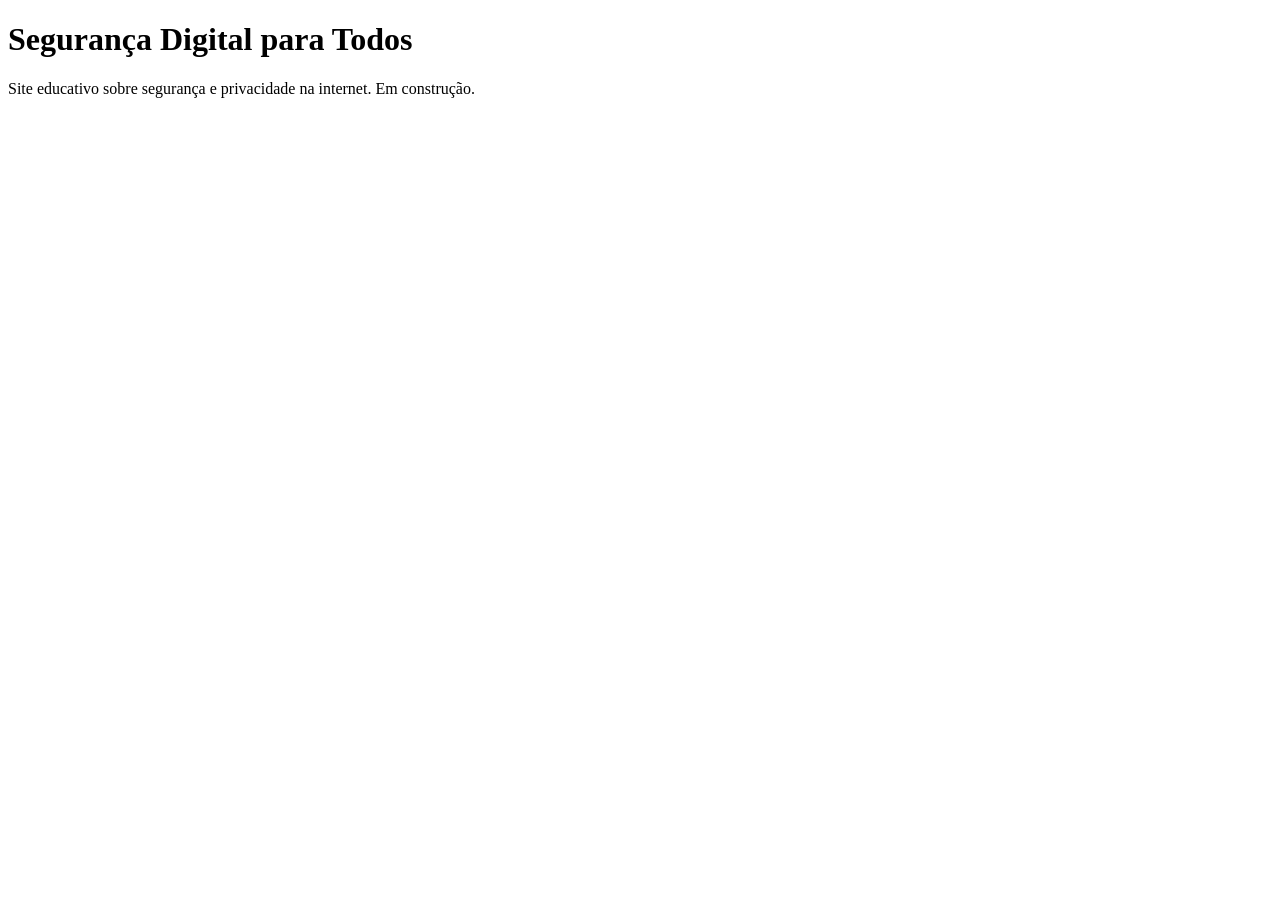
==== index.html @ 2c45b2f6 "Esqueleto inicial do projeto" ====
<!DOCTYPE html>
<html lang="pt-BR">
<head>
  <meta charset="UTF-8">
  <meta name="viewport" content="width=device-width, initial-scale=1">
  <title>Segurança Digital para Todos</title>
</head>
<body>
  <main>
    <h1>Segurança Digital para Todos</h1>
    <p>Site educativo sobre segurança e privacidade na internet. Em construção.</p>
  </main>
</body>
</html>
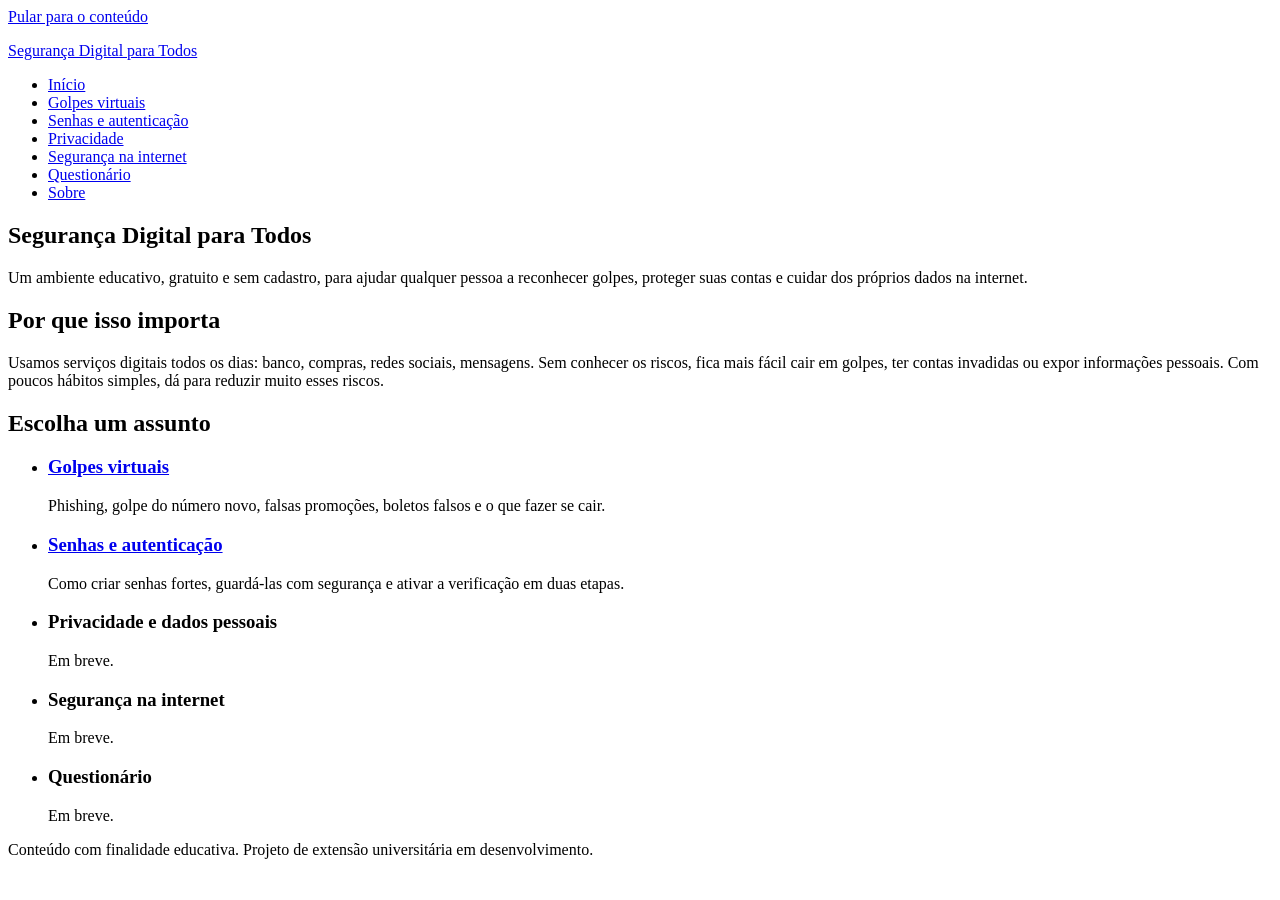
==== commit 0e8a4f59: "Adiciona menu e cartões à página inicial" ====
--- a/index.html
+++ b/index.html
@@ -3,12 +3,68 @@
 <head>
   <meta charset="UTF-8">
   <meta name="viewport" content="width=device-width, initial-scale=1">
+  <meta name="description" content="Site educativo gratuito sobre segurança e privacidade na internet: golpes, senhas, dados pessoais e navegação segura.">
   <title>Segurança Digital para Todos</title>
+  <link rel="stylesheet" href="css/style.css">
 </head>
 <body>
-  <main>
-    <h1>Segurança Digital para Todos</h1>
-    <p>Site educativo sobre segurança e privacidade na internet. Em construção.</p>
+  <a class="skip-link" href="#conteudo">Pular para o conteúdo</a>
+
+  <header class="site-header">
+    <p class="site-title"><a href="index.html">Segurança Digital para Todos</a></p>
+    <nav aria-label="Navegação principal">
+      <ul>
+        <li><a href="index.html" aria-current="page">Início</a></li>
+        <li><a href="pages/golpes.html">Golpes virtuais</a></li>
+        <li><a href="pages/senhas.html">Senhas e autenticação</a></li>
+        <li><a href="pages/privacidade.html">Privacidade</a></li>
+        <li><a href="pages/seguranca.html">Segurança na internet</a></li>
+        <li><a href="pages/questionario.html">Questionário</a></li>
+        <li><a href="pages/sobre.html">Sobre</a></li>
+      </ul>
+    </nav>
+  </header>
+
+  <main id="conteudo">
+    <section aria-labelledby="titulo-principal">
+      <h1 id="titulo-principal">Segurança Digital para Todos</h1>
+      <p>Um ambiente educativo, gratuito e sem cadastro, para ajudar qualquer pessoa a reconhecer golpes, proteger suas contas e cuidar dos próprios dados na internet.</p>
+    </section>
+
+    <section aria-labelledby="importancia">
+      <h2 id="importancia">Por que isso importa</h2>
+      <p>Usamos serviços digitais todos os dias: banco, compras, redes sociais, mensagens. Sem conhecer os riscos, fica mais fácil cair em golpes, ter contas invadidas ou expor informações pessoais. Com poucos hábitos simples, dá para reduzir muito esses riscos.</p>
+    </section>
+
+    <section aria-labelledby="conteudos">
+      <h2 id="conteudos">Escolha um assunto</h2>
+      <ul class="cards">
+        <li>
+          <h3><a href="pages/golpes.html">Golpes virtuais</a></h3>
+          <p>Phishing, golpe do número novo, falsas promoções, boletos falsos e o que fazer se cair.</p>
+        </li>
+        <li>
+          <h3><a href="pages/senhas.html">Senhas e autenticação</a></h3>
+          <p>Como criar senhas fortes, guardá-las com segurança e ativar a verificação em duas etapas.</p>
+        </li>
+        <li>
+          <h3>Privacidade e dados pessoais</h3>
+          <p>Em breve.</p>
+        </li>
+        <li>
+          <h3>Segurança na internet</h3>
+          <p>Em breve.</p>
+        </li>
+        <li>
+          <h3>Questionário</h3>
+          <p>Em breve.</p>
+        </li>
+      </ul>
+    </section>
   </main>
+
+  <footer class="site-footer">
+    <p>Conteúdo com finalidade educativa. Projeto de extensão universitária em desenvolvimento.</p>
+  </footer>
 </body>
 </html>
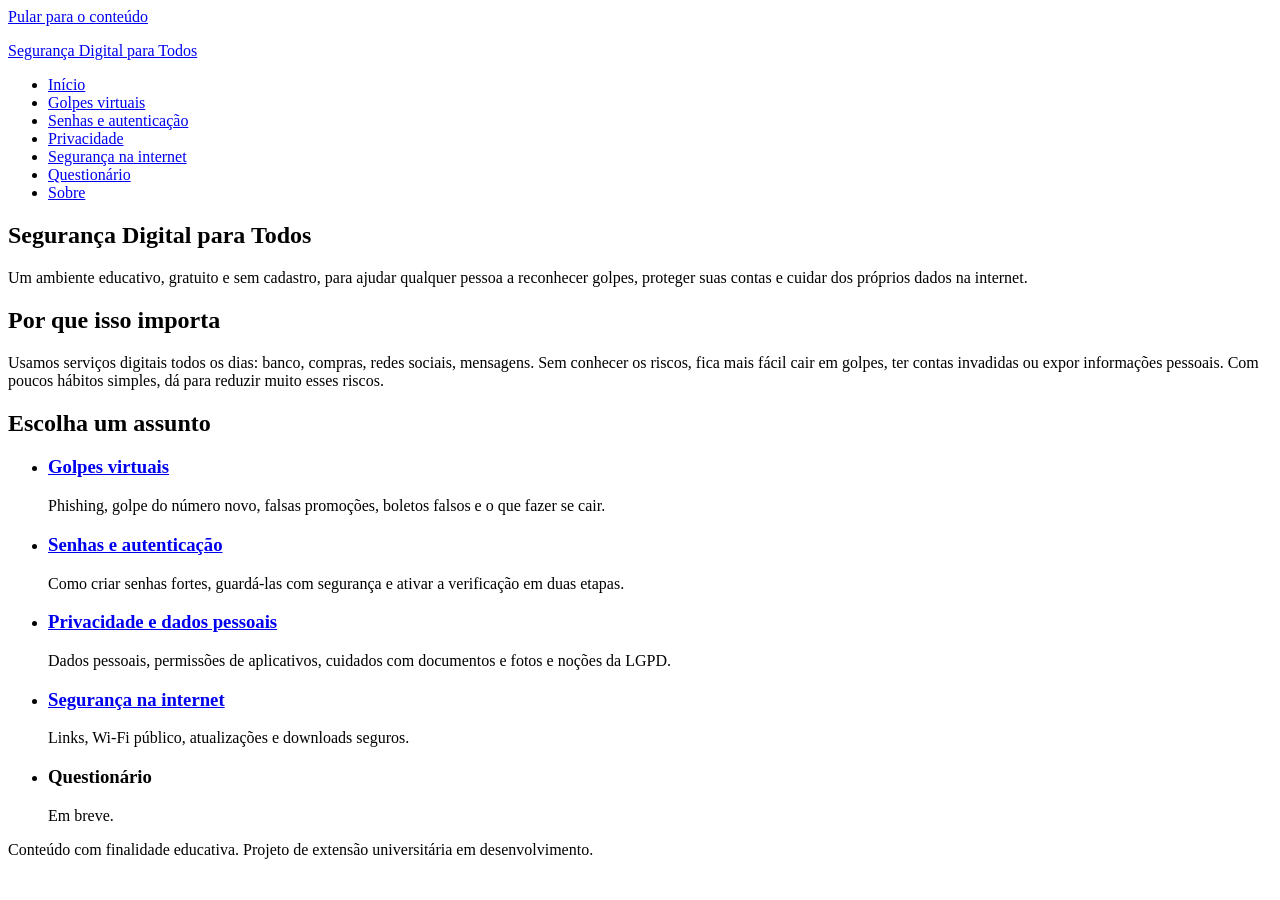
==== commit 591aaf26: "Adiciona páginas de privacidade e segurança na internet" ====
--- a/index.html
+++ b/index.html
@@ -48,12 +48,12 @@
           <p>Como criar senhas fortes, guardá-las com segurança e ativar a verificação em duas etapas.</p>
         </li>
         <li>
-          <h3>Privacidade e dados pessoais</h3>
-          <p>Em breve.</p>
+          <h3><a href="pages/privacidade.html">Privacidade e dados pessoais</a></h3>
+          <p>Dados pessoais, permissões de aplicativos, cuidados com documentos e fotos e noções da LGPD.</p>
         </li>
         <li>
-          <h3>Segurança na internet</h3>
-          <p>Em breve.</p>
+          <h3><a href="pages/seguranca.html">Segurança na internet</a></h3>
+          <p>Links, Wi-Fi público, atualizações e downloads seguros.</p>
         </li>
         <li>
           <h3>Questionário</h3>
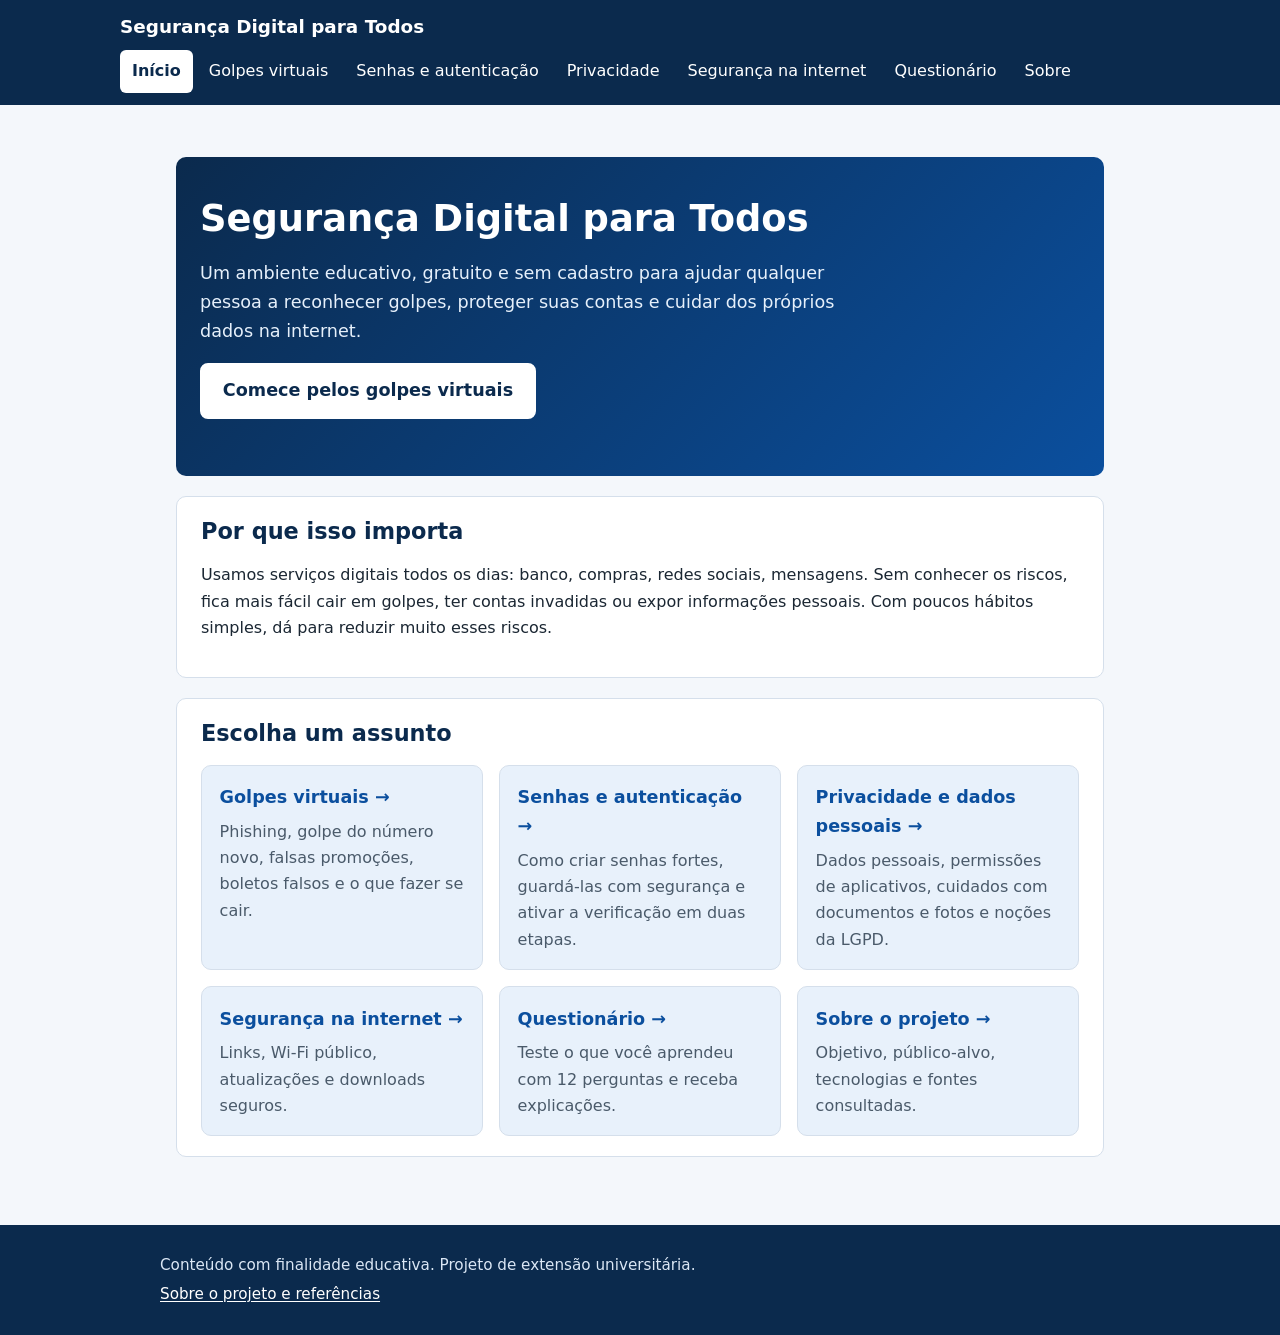
==== commit 0275da9a: "Adiciona CSS, questionario, pagina sobre e menu responsivo" ====
--- a/index.html
+++ b/index.html
@@ -26,9 +26,10 @@
   </header>
 
   <main id="conteudo">
-    <section aria-labelledby="titulo-principal">
+    <section class="hero" aria-labelledby="titulo-principal">
       <h1 id="titulo-principal">Segurança Digital para Todos</h1>
-      <p>Um ambiente educativo, gratuito e sem cadastro, para ajudar qualquer pessoa a reconhecer golpes, proteger suas contas e cuidar dos próprios dados na internet.</p>
+      <p>Um ambiente educativo, gratuito e sem cadastro para ajudar qualquer pessoa a reconhecer golpes, proteger suas contas e cuidar dos próprios dados na internet.</p>
+      <p><a class="btn" href="pages/golpes.html">Comece pelos golpes virtuais</a></p>
     </section>
 
     <section aria-labelledby="importancia">
@@ -56,15 +57,22 @@
           <p>Links, Wi-Fi público, atualizações e downloads seguros.</p>
         </li>
         <li>
-          <h3>Questionário</h3>
-          <p>Em breve.</p>
+          <h3><a href="pages/questionario.html">Questionário</a></h3>
+          <p>Teste o que você aprendeu com 12 perguntas e receba explicações.</p>
+        </li>
+        <li>
+          <h3><a href="pages/sobre.html">Sobre o projeto</a></h3>
+          <p>Objetivo, público-alvo, tecnologias e fontes consultadas.</p>
         </li>
       </ul>
     </section>
   </main>
 
   <footer class="site-footer">
-    <p>Conteúdo com finalidade educativa. Projeto de extensão universitária em desenvolvimento.</p>
+    <p>Conteúdo com finalidade educativa. Projeto de extensão universitária.</p>
+    <p><a href="pages/sobre.html">Sobre o projeto e referências</a></p>
   </footer>
+
+  <script src="js/main.js" defer></script>
 </body>
 </html>
--- a/css/style.css
+++ b/css/style.css
@@ -0,0 +1,143 @@
+:root {
+  --azul: #0b4f9e;
+  --azul-escuro: #0b2a4d;
+  --azul-claro: #e8f1fb;
+  --texto: #1b2733;
+  --texto-suave: #4a5a6a;
+  --fundo: #f4f7fb;
+  --borda: #d5dfeb;
+  --acerto: #146c2e;
+  --erro: #a12622;
+  --raio: 10px;
+}
+
+*, *::before, *::after { box-sizing: border-box; }
+[hidden] { display: none !important; }
+
+html { font-size: 100%; scroll-behavior: smooth; }
+@media (prefers-reduced-motion: reduce) { html { scroll-behavior: auto; } }
+
+body {
+  margin: 0;
+  font-family: system-ui, -apple-system, "Segoe UI", Roboto, Arial, sans-serif;
+  line-height: 1.65;
+  color: var(--texto);
+  background: var(--fundo);
+}
+
+a { color: var(--azul); text-underline-offset: 2px; }
+a:hover { color: #083a75; }
+:focus-visible { outline: 3px solid #f5a623; outline-offset: 2px; }
+
+/* Link "pular para o conteúdo" */
+.skip-link {
+  position: absolute; left: 1rem; top: -4rem; z-index: 100;
+  background: #fff; color: var(--azul-escuro);
+  padding: .6rem 1rem; border-radius: 6px; font-weight: 600;
+}
+.skip-link:focus { top: .75rem; }
+
+/* Cabeçalho e navegação */
+.site-header {
+  display: flex; flex-wrap: wrap; align-items: center;
+  justify-content: space-between; gap: .5rem 1.5rem;
+  padding: .75rem max(1rem, calc((100% - 1040px) / 2));
+  background: var(--azul-escuro); color: #fff;
+}
+.site-title { margin: 0; font-weight: 700; font-size: 1.15rem; }
+.site-title a { color: #fff; text-decoration: none; }
+.site-header nav ul { list-style: none; margin: 0; padding: 0; display: flex; flex-wrap: wrap; gap: .25rem; }
+.site-header nav li { margin: 0; }
+.site-header nav a { display: block; padding: .5rem .75rem; color: #fff; text-decoration: none; border-radius: 6px; }
+.site-header nav a:hover { background: rgba(255, 255, 255, .16); }
+.site-header nav a[aria-current="page"] { background: #fff; color: var(--azul-escuro); font-weight: 600; }
+
+.menu-toggle {
+  display: none; background: transparent; color: #fff; font: inherit; cursor: pointer;
+  border: 2px solid rgba(255, 255, 255, .7); border-radius: 6px; padding: .4rem .9rem;
+}
+@media (max-width: 900px) {
+  .js .menu-toggle { display: inline-block; }
+  .js .site-header nav { display: none; width: 100%; }
+  .js .site-header nav.aberto { display: block; }
+  .site-header nav ul { flex-direction: column; }
+}
+
+/* Conteúdo */
+main { max-width: 960px; margin: 0 auto; padding: 2rem 1rem 3rem; }
+h1 { font-size: clamp(1.7rem, 4vw, 2.3rem); line-height: 1.2; color: var(--azul-escuro); margin: 0 0 .75rem; }
+h2 { font-size: 1.4rem; line-height: 1.3; color: var(--azul-escuro); margin: 0 0 .75rem; }
+h3 { font-size: 1.1rem; margin: 1.25rem 0 .4rem; }
+main > h1 + p { font-size: 1.1rem; color: var(--texto-suave); }
+
+main section {
+  background: #fff; border: 1px solid var(--borda); border-radius: var(--raio);
+  padding: 1.25rem 1.5rem; margin: 1.25rem 0;
+}
+ul, ol { padding-left: 1.4rem; }
+li { margin: .35rem 0; }
+code { background: #eef2f7; padding: .1rem .4rem; border-radius: 4px; font-size: .95em; word-break: break-word; }
+
+/* Exemplos fictícios de mensagens */
+.exemplo {
+  background: #fff8e6; border-left: 4px solid #b36b00;
+  padding: .75rem 1rem; border-radius: 6px; margin: 1rem 0;
+}
+.exemplo p { margin: .4rem 0; }
+.exemplo blockquote { margin: .5rem 0; padding: .6rem .9rem; background: #fff; border-radius: 6px; }
+.exemplo blockquote p { margin: 0; }
+
+/* Botões */
+.btn {
+  display: inline-block; padding: .7rem 1.3rem; background: var(--azul); color: #fff;
+  border: 2px solid var(--azul); border-radius: 8px; font: inherit; font-weight: 600;
+  text-decoration: none; cursor: pointer;
+}
+.btn:hover:not(:disabled) { background: #083a75; border-color: #083a75; color: #fff; }
+.btn:disabled { opacity: .55; cursor: not-allowed; }
+
+/* Página inicial */
+main > .hero {
+  background: linear-gradient(135deg, var(--azul-escuro), var(--azul));
+  color: #fff; border: none; padding: 2.5rem 1.5rem;
+}
+.hero h1 { color: #fff; }
+.hero p { color: #e6f0fb; max-width: 60ch; font-size: 1.1rem; }
+.hero .btn { background: #fff; color: var(--azul-escuro); border-color: #fff; }
+.hero .btn:hover:not(:disabled) { background: var(--azul-claro); border-color: var(--azul-claro); color: var(--azul-escuro); }
+
+.cards {
+  list-style: none; margin: 1rem 0 0; padding: 0; display: grid; gap: 1rem;
+  grid-template-columns: repeat(auto-fit, minmax(250px, 1fr));
+}
+.cards li { background: var(--azul-claro); border: 1px solid var(--borda); border-radius: var(--raio); padding: 1rem 1.1rem; margin: 0; }
+.cards h3 { margin: .1rem 0 .4rem; }
+.cards h3 a { text-decoration: none; }
+.cards h3 a::after { content: " \2192"; }
+.cards p { margin: 0; color: var(--texto-suave); }
+
+/* Questionário */
+.quiz { background: #fff; border: 1px solid var(--borda); border-radius: var(--raio); padding: 1.25rem 1.5rem; margin: 1.25rem 0; }
+.quiz fieldset { border: 0; margin: 0; padding: 0; min-width: 0; }
+.quiz legend { font-size: 1.2rem; font-weight: 700; padding: 0; margin-bottom: 1rem; }
+.quiz-progresso { margin: 0 0 .75rem; color: var(--texto-suave); font-weight: 600; }
+.opcao {
+  display: flex; gap: .75rem; align-items: flex-start; padding: .75rem 1rem;
+  margin: .5rem 0; border: 2px solid var(--borda); border-radius: 8px; cursor: pointer;
+}
+.opcao:hover { border-color: var(--azul); }
+.opcao input { margin-top: .3rem; width: 1.1rem; height: 1.1rem; flex: none; }
+.opcao.correta { border-color: var(--acerto); background: #e9f6ee; }
+.opcao.errada { border-color: var(--erro); background: #fdeceb; }
+.quiz-feedback { margin-top: 1rem; }
+.quiz-feedback:empty { display: none; }
+.quiz-feedback.feedback-ok, .quiz-feedback.feedback-erro { padding: .75rem 1rem; border-radius: 8px; border-left: 4px solid; background: #f4f7fb; }
+.feedback-ok { border-color: var(--acerto); }
+.feedback-erro { border-color: var(--erro); }
+.quiz-acoes { display: flex; flex-wrap: wrap; gap: .75rem; margin-top: 1rem; }
+.quiz-pontuacao { font-size: 1.3rem; font-weight: 700; color: var(--azul-escuro); }
+
+/* Rodapé */
+.site-footer { background: var(--azul-escuro); color: #dbe7f5; padding: 1.5rem max(1rem, calc((100% - 960px) / 2)); font-size: .95rem; }
+.site-footer p { margin: .25rem 0; }
+.site-footer a { color: #fff; }
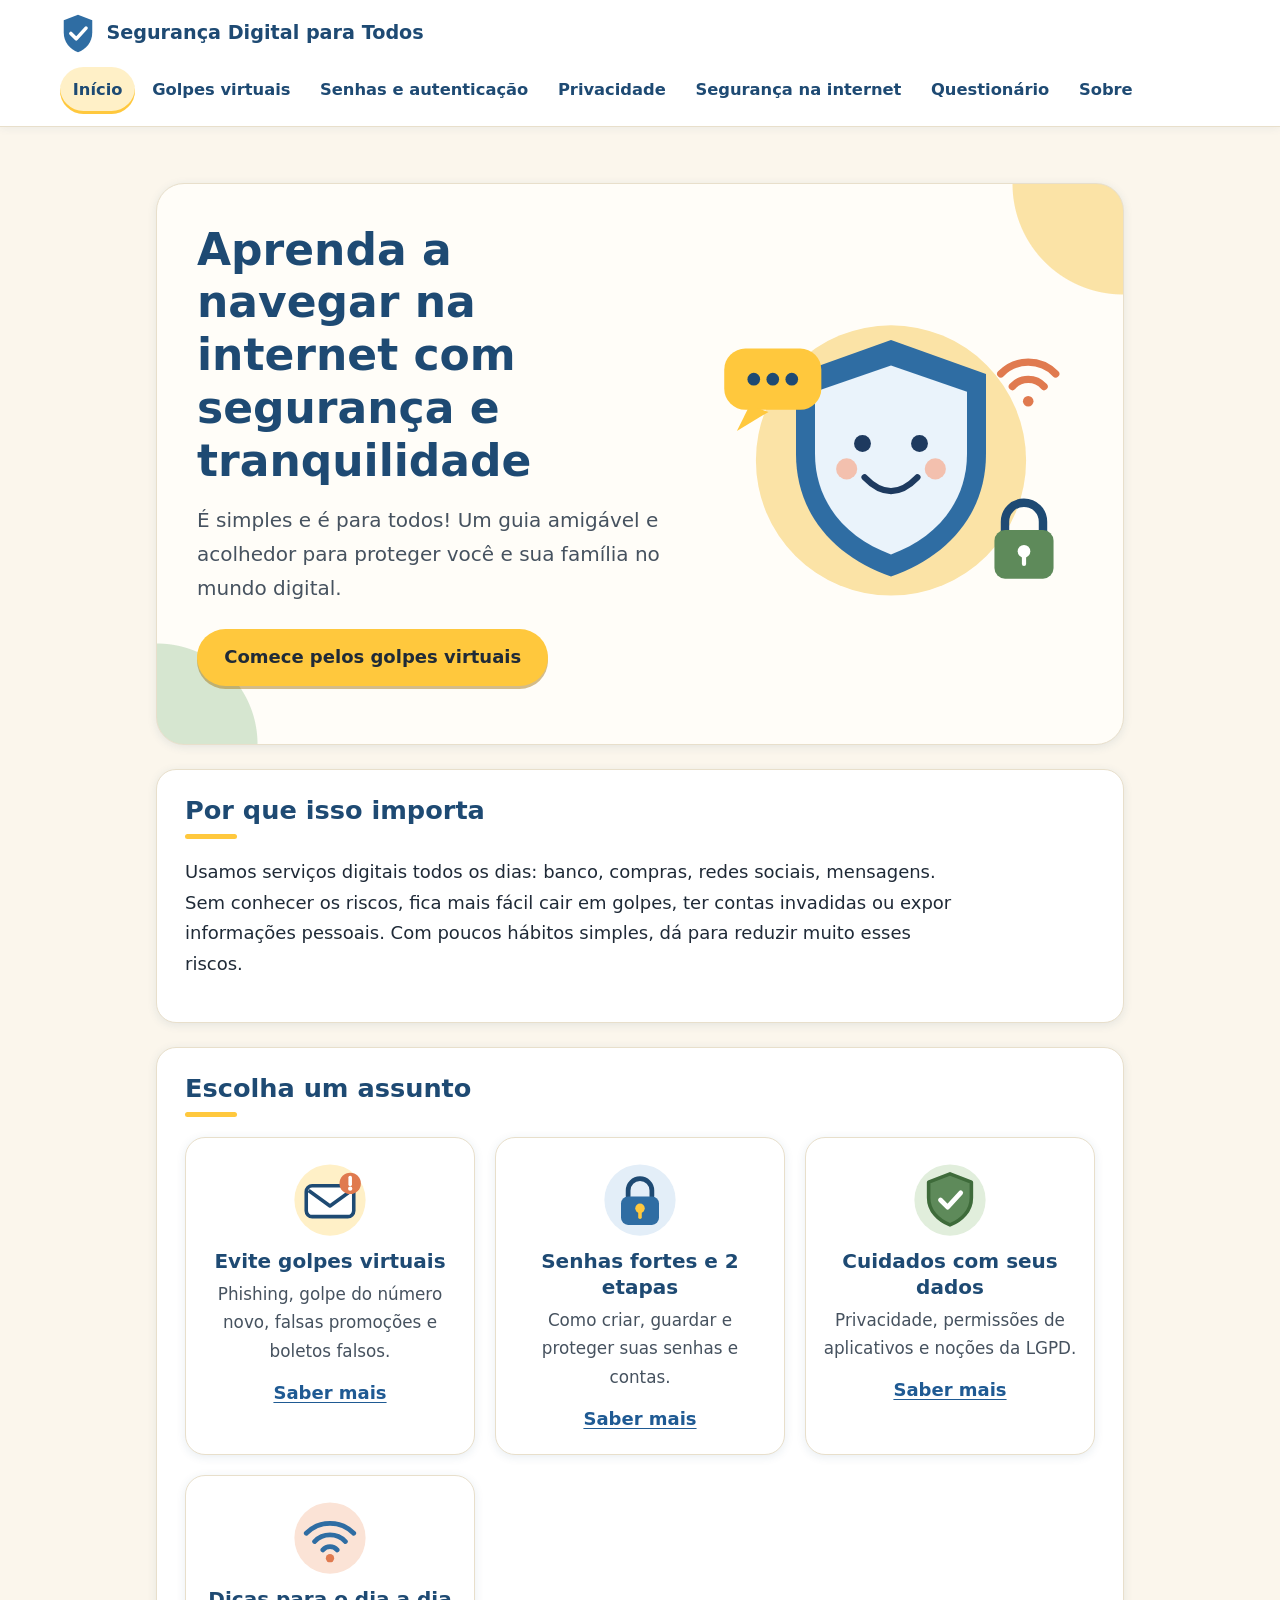
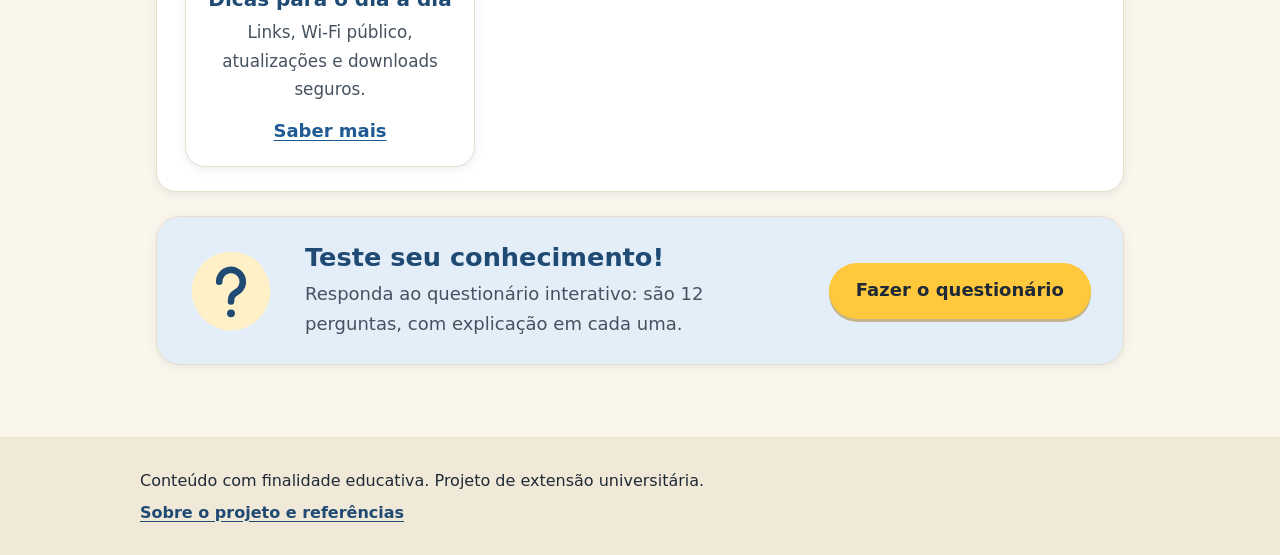
==== commit 6eb82797: "Nova identidade visual amigavel" ====
--- a/index.html
+++ b/index.html
@@ -27,9 +27,34 @@
 
   <main id="conteudo">
     <section class="hero" aria-labelledby="titulo-principal">
-      <h1 id="titulo-principal">Segurança Digital para Todos</h1>
-      <p>Um ambiente educativo, gratuito e sem cadastro para ajudar qualquer pessoa a reconhecer golpes, proteger suas contas e cuidar dos próprios dados na internet.</p>
-      <p><a class="btn" href="pages/golpes.html">Comece pelos golpes virtuais</a></p>
+      <div class="hero-texto">
+        <h1 id="titulo-principal">Aprenda a navegar na internet com segurança e tranquilidade</h1>
+        <p class="hero-lead">É simples e é para todos! Um guia amigável e acolhedor para proteger você e sua família no mundo digital.</p>
+        <p><a class="btn btn-destaque" href="pages/golpes.html">Comece pelos golpes virtuais</a></p>
+      </div>
+      <div class="hero-arte">
+        <svg class="hero-svg" viewBox="0 0 360 300" aria-hidden="true" focusable="false">
+          <circle cx="180" cy="152" r="128" fill="#fbe3a6"/>
+          <path d="M180 38 270 70v76c0 58-38 98-90 116-52-18-90-58-90-116V70z" fill="#2f6da3"/>
+          <path d="M180 62 252 87v59c0 46-30 80-72 95-42-15-72-49-72-95V87z" fill="#eaf3fb"/>
+          <circle cx="153" cy="136" r="8" fill="#1e3a5f"/>
+          <circle cx="207" cy="136" r="8" fill="#1e3a5f"/>
+          <circle cx="138" cy="160" r="10" fill="#f4b6a0" opacity=".85"/>
+          <circle cx="222" cy="160" r="10" fill="#f4b6a0" opacity=".85"/>
+          <path d="M155 168q25 26 50 0" fill="none" stroke="#1e3a5f" stroke-width="6" stroke-linecap="round"/>
+          <rect x="22" y="46" width="92" height="58" rx="20" fill="#ffc83d"/>
+          <path d="M46 100 34 124l30-18z" fill="#ffc83d"/>
+          <circle cx="50" cy="75" r="6" fill="#1e4a73"/>
+          <circle cx="68" cy="75" r="6" fill="#1e4a73"/>
+          <circle cx="86" cy="75" r="6" fill="#1e4a73"/>
+          <path d="M284 70a36 36 0 0 1 52 0M295 82a20 20 0 0 1 30 0" fill="none" stroke="#e07a4f" stroke-width="7" stroke-linecap="round"/>
+          <circle cx="310" cy="96" r="5" fill="#e07a4f"/>
+          <path d="M288 220v-10a18 18 0 0 1 36 0v10" fill="none" stroke="#1e4a73" stroke-width="8" stroke-linecap="round"/>
+          <rect x="278" y="218" width="56" height="46" rx="10" fill="#5e8a5a"/>
+          <circle cx="306" cy="238" r="6" fill="#fff"/>
+          <rect x="304" y="240" width="4" height="12" rx="2" fill="#fff"/>
+        </svg>
+      </div>
     </section>
 
     <section aria-labelledby="importancia">
@@ -41,30 +66,64 @@
       <h2 id="conteudos">Escolha um assunto</h2>
       <ul class="cards">
         <li>
-          <h3><a href="pages/golpes.html">Golpes virtuais</a></h3>
-          <p>Phishing, golpe do número novo, falsas promoções, boletos falsos e o que fazer se cair.</p>
+          <svg class="icone" viewBox="0 0 64 64" aria-hidden="true" focusable="false">
+            <circle cx="32" cy="32" r="30" fill="#fff0c7"/>
+            <rect x="12" y="20" width="40" height="26" rx="5" fill="#fff" stroke="#1e4a73" stroke-width="3"/>
+            <path d="M14 24l18 13 18-13" fill="none" stroke="#1e4a73" stroke-width="3" stroke-linejoin="round"/>
+            <circle cx="49" cy="18" r="9" fill="#e07a4f"/>
+            <path d="M49 13v6" stroke="#fff" stroke-width="3" stroke-linecap="round"/>
+            <circle cx="49" cy="22.5" r="1.8" fill="#fff"/>
+          </svg>
+          <h3><a href="pages/golpes.html">Evite golpes virtuais</a></h3>
+          <p>Phishing, golpe do número novo, falsas promoções e boletos falsos.</p>
+          <span class="saiba-mais" aria-hidden="true">Saber mais</span>
         </li>
         <li>
-          <h3><a href="pages/senhas.html">Senhas e autenticação</a></h3>
-          <p>Como criar senhas fortes, guardá-las com segurança e ativar a verificação em duas etapas.</p>
+          <svg class="icone" viewBox="0 0 64 64" aria-hidden="true" focusable="false">
+            <circle cx="32" cy="32" r="30" fill="#e3eef8"/>
+            <path d="M22 29v-5a10 10 0 0 1 20 0v5" fill="none" stroke="#1e4a73" stroke-width="4" stroke-linecap="round"/>
+            <rect x="16" y="29" width="32" height="24" rx="6" fill="#2f6da3"/>
+            <circle cx="32" cy="39" r="4" fill="#ffc83d"/>
+            <rect x="30.5" y="41" width="3" height="7" rx="1.5" fill="#ffc83d"/>
+          </svg>
+          <h3><a href="pages/senhas.html">Senhas fortes e 2 etapas</a></h3>
+          <p>Como criar, guardar e proteger suas senhas e contas.</p>
+          <span class="saiba-mais" aria-hidden="true">Saber mais</span>
         </li>
         <li>
-          <h3><a href="pages/privacidade.html">Privacidade e dados pessoais</a></h3>
-          <p>Dados pessoais, permissões de aplicativos, cuidados com documentos e fotos e noções da LGPD.</p>
+          <svg class="icone" viewBox="0 0 64 64" aria-hidden="true" focusable="false">
+            <circle cx="32" cy="32" r="30" fill="#e1eedc"/>
+            <path d="M32 10 14 17v13c0 11 8 19 18 23 10-4 18-12 18-23V17z" fill="#5e8a5a" stroke="#3e6b3a" stroke-width="3" stroke-linejoin="round"/>
+            <path d="M24 32l6 6 11-12" fill="none" stroke="#fff" stroke-width="4" stroke-linecap="round" stroke-linejoin="round"/>
+          </svg>
+          <h3><a href="pages/privacidade.html">Cuidados com seus dados</a></h3>
+          <p>Privacidade, permissões de aplicativos e noções da LGPD.</p>
+          <span class="saiba-mais" aria-hidden="true">Saber mais</span>
         </li>
         <li>
-          <h3><a href="pages/seguranca.html">Segurança na internet</a></h3>
+          <svg class="icone" viewBox="0 0 64 64" aria-hidden="true" focusable="false">
+            <circle cx="32" cy="32" r="30" fill="#fbe3d6"/>
+            <path d="M12 28a28 28 0 0 1 40 0M19 35a18 18 0 0 1 26 0M26 42a8 8 0 0 1 12 0" fill="none" stroke="#2f6da3" stroke-width="4" stroke-linecap="round"/>
+            <circle cx="32" cy="49" r="3.5" fill="#e07a4f"/>
+          </svg>
+          <h3><a href="pages/seguranca.html">Dicas para o dia a dia</a></h3>
           <p>Links, Wi-Fi público, atualizações e downloads seguros.</p>
-        </li>
-        <li>
-          <h3><a href="pages/questionario.html">Questionário</a></h3>
-          <p>Teste o que você aprendeu com 12 perguntas e receba explicações.</p>
-        </li>
-        <li>
-          <h3><a href="pages/sobre.html">Sobre o projeto</a></h3>
-          <p>Objetivo, público-alvo, tecnologias e fontes consultadas.</p>
+          <span class="saiba-mais" aria-hidden="true">Saber mais</span>
         </li>
       </ul>
+    </section>
+
+    <section class="chamada-quiz" aria-labelledby="titulo-quiz">
+      <svg class="icone" viewBox="0 0 64 64" aria-hidden="true" focusable="false">
+        <circle cx="32" cy="32" r="30" fill="#fff0c7"/>
+        <path d="M23 25a9 9 0 1 1 13 8c-3 2-4 3-4 7" fill="none" stroke="#1e4a73" stroke-width="5" stroke-linecap="round"/>
+        <circle cx="32" cy="49" r="3" fill="#1e4a73"/>
+      </svg>
+      <div>
+        <h2 id="titulo-quiz">Teste seu conhecimento!</h2>
+        <p>Responda ao questionário interativo: são 12 perguntas, com explicação em cada uma.</p>
+      </div>
+      <a class="btn btn-destaque" href="pages/questionario.html">Fazer o questionário</a>
     </section>
   </main>
 
--- a/css/style.css
+++ b/css/style.css
@@ -1,143 +1,228 @@
 :root {
-  --azul: #0b4f9e;
-  --azul-escuro: #0b2a4d;
-  --azul-claro: #e8f1fb;
-  --texto: #1b2733;
-  --texto-suave: #4a5a6a;
-  --fundo: #f4f7fb;
-  --borda: #d5dfeb;
-  --acerto: #146c2e;
-  --erro: #a12622;
-  --raio: 10px;
+  --fundo: #fbf6ec;
+  --superficie: #ffffff;
+  --borda: #e8dfcb;
+  --azul: #2f6dA3;
+  --azul-acao: #1f5a93;
+  --azul-escuro: #1e4a73;
+  --azul-claro: #e3eef8;
+  --amarelo: #ffc83d;
+  --amarelo-claro: #fff0c7;
+  --verde-claro: #e1eedc;
+  --terracota: #e07a4f;
+  --terracota-claro: #fbe3d6;
+  --acerto: #1b6b3a;
+  --acerto-fundo: #e4f3e8;
+  --erro: #9a3b1b;
+  --erro-fundo: #fbeae3;
+  --texto: #1f2a37;
+  --texto-suave: #46525f;
+  --raio: 20px;
+  --sombra: 0 2px 10px rgba(30, 74, 115, .10);
 }
 
 *, *::before, *::after { box-sizing: border-box; }
 [hidden] { display: none !important; }
 
 html { font-size: 100%; scroll-behavior: smooth; }
-@media (prefers-reduced-motion: reduce) { html { scroll-behavior: auto; } }
+@media (prefers-reduced-motion: reduce) {
+  html { scroll-behavior: auto; }
+  * { transition: none !important; }
+}
 
 body {
   margin: 0;
-  font-family: system-ui, -apple-system, "Segoe UI", Roboto, Arial, sans-serif;
-  line-height: 1.65;
+  font-family: "Trebuchet MS", "Segoe UI", system-ui, -apple-system, Arial, sans-serif;
+  font-size: 1.125rem;
+  line-height: 1.7;
   color: var(--texto);
   background: var(--fundo);
 }
 
-a { color: var(--azul); text-underline-offset: 2px; }
-a:hover { color: #083a75; }
-:focus-visible { outline: 3px solid #f5a623; outline-offset: 2px; }
-
-/* Link "pular para o conteúdo" */
+a { color: var(--azul-acao); text-underline-offset: 3px; }
+a:hover { color: var(--azul-escuro); }
+:focus-visible { outline: 4px solid var(--azul-escuro); outline-offset: 3px; }
+
+/* ---------- Link "pular para o conteúdo" ---------- */
 .skip-link {
-  position: absolute; left: 1rem; top: -4rem; z-index: 100;
-  background: #fff; color: var(--azul-escuro);
-  padding: .6rem 1rem; border-radius: 6px; font-weight: 600;
+  position: absolute; left: 1rem; top: -5rem; z-index: 100;
+  background: #fff; color: var(--azul-escuro); font-weight: 700;
+  padding: .7rem 1.2rem; border-radius: 12px; border: 2px solid var(--azul-escuro);
 }
 .skip-link:focus { top: .75rem; }
 
-/* Cabeçalho e navegação */
+/* ---------- Cabeçalho ---------- */
 .site-header {
-  display: flex; flex-wrap: wrap; align-items: center;
-  justify-content: space-between; gap: .5rem 1.5rem;
-  padding: .75rem max(1rem, calc((100% - 1040px) / 2));
-  background: var(--azul-escuro); color: #fff;
-}
-.site-title { margin: 0; font-weight: 700; font-size: 1.15rem; }
-.site-title a { color: #fff; text-decoration: none; }
+  display: flex; flex-wrap: wrap; align-items: center; justify-content: space-between;
+  gap: .5rem 1.5rem;
+  padding: .75rem max(1rem, calc((100% - 1160px) / 2));
+  background: var(--superficie);
+  border-bottom: 1px solid var(--borda);
+  box-shadow: 0 2px 8px rgba(30, 74, 115, .06);
+}
+.site-title { margin: 0; line-height: 1.2; }
+.site-title a {
+  display: inline-flex; align-items: center; gap: .65rem;
+  color: var(--azul-escuro); font-weight: 800; font-size: 1.2rem; text-decoration: none;
+}
+.site-title a::before {
+  content: ""; width: 36px; height: 42px; flex: none;
+  background: url("data:image/svg+xml,%3Csvg xmlns='http://www.w3.org/2000/svg' viewBox='0 0 40 46'%3E%3Cpath d='M20 2 4 8v14c0 11 7 19 16 22 9-3 16-11 16-22V8z' fill='%232f6da3'/%3E%3Cpath d='M12 23l6 6 11-12' fill='none' stroke='%23fff' stroke-width='4' stroke-linecap='round' stroke-linejoin='round'/%3E%3C/svg%3E") center / contain no-repeat;
+}
+
 .site-header nav ul { list-style: none; margin: 0; padding: 0; display: flex; flex-wrap: wrap; gap: .25rem; }
 .site-header nav li { margin: 0; }
-.site-header nav a { display: block; padding: .5rem .75rem; color: #fff; text-decoration: none; border-radius: 6px; }
-.site-header nav a:hover { background: rgba(255, 255, 255, .16); }
-.site-header nav a[aria-current="page"] { background: #fff; color: var(--azul-escuro); font-weight: 600; }
+.site-header nav a {
+  display: block; padding: .6rem .8rem; border-radius: 999px;
+  color: var(--azul-escuro); font-size: 1.02rem; font-weight: 600; text-decoration: none;
+}
+.site-header nav a:hover { background: var(--azul-claro); }
+.site-header nav a[aria-current="page"] {
+  background: var(--amarelo-claro); font-weight: 800; box-shadow: inset 0 -3px 0 var(--amarelo);
+}
 
 .menu-toggle {
-  display: none; background: transparent; color: #fff; font: inherit; cursor: pointer;
-  border: 2px solid rgba(255, 255, 255, .7); border-radius: 6px; padding: .4rem .9rem;
-}
-@media (max-width: 900px) {
+  display: none; min-height: 48px; padding: .5rem 1.4rem;
+  background: var(--azul-acao); color: #fff; font: inherit; font-weight: 700;
+  border: 0; border-radius: 999px; cursor: pointer;
+}
+.menu-toggle:hover { background: var(--azul-escuro); }
+
+@media (max-width: 1199px) {
   .js .menu-toggle { display: inline-block; }
   .js .site-header nav { display: none; width: 100%; }
   .js .site-header nav.aberto { display: block; }
   .site-header nav ul { flex-direction: column; }
-}
-
-/* Conteúdo */
-main { max-width: 960px; margin: 0 auto; padding: 2rem 1rem 3rem; }
-h1 { font-size: clamp(1.7rem, 4vw, 2.3rem); line-height: 1.2; color: var(--azul-escuro); margin: 0 0 .75rem; }
-h2 { font-size: 1.4rem; line-height: 1.3; color: var(--azul-escuro); margin: 0 0 .75rem; }
-h3 { font-size: 1.1rem; margin: 1.25rem 0 .4rem; }
-main > h1 + p { font-size: 1.1rem; color: var(--texto-suave); }
-
-main section {
+  .site-header nav a { padding: .8rem 1rem; font-size: 1.1rem; }
+}
+
+/* ---------- Conteúdo ---------- */
+main { max-width: 1000px; margin: 0 auto; padding: 2rem 1rem 3rem; }
+
+h1 { font-size: clamp(2rem, 5vw, 2.75rem); line-height: 1.2; color: var(--azul-escuro); margin: 0 0 .75rem; }
+h2 { font-size: 1.6rem; line-height: 1.3; color: var(--azul-escuro); margin: 0 0 1rem; }
+h2::after { content: ""; display: block; width: 52px; height: 5px; margin-top: .45rem; border-radius: 4px; background: var(--amarelo); }
+h3 { font-size: 1.25rem; line-height: 1.3; color: var(--azul-escuro); margin: 1.4rem 0 .4rem; }
+main > h1 + p { font-size: 1.25rem; color: var(--texto-suave); max-width: 62ch; }
+
+main > section {
+  background: var(--superficie); border: 1px solid var(--borda); border-radius: var(--raio);
+  box-shadow: var(--sombra); padding: 1.5rem 1.75rem; margin: 1.5rem 0;
+}
+main > section p, main > section li { max-width: 68ch; }
+ul, ol { padding-left: 1.5rem; }
+li { margin: .5rem 0; }
+code { background: #f3ecdc; padding: .1rem .45rem; border-radius: 6px; font-size: .95em; word-break: break-word; }
+
+/* Exemplos fictícios de mensagens (balão) */
+.exemplo {
+  background: var(--amarelo-claro); border: 2px dashed #d9a21b; border-radius: 18px;
+  padding: 1rem 1.25rem; margin: 1.25rem 0;
+}
+.exemplo p { margin: .4rem 0; }
+.exemplo blockquote {
+  position: relative; margin: .75rem 0 1.1rem; padding: .9rem 1.1rem;
+  background: #fff; border: 2px solid var(--borda); border-radius: 20px 20px 20px 4px;
+}
+.exemplo blockquote p { margin: 0; }
+
+/* ---------- Botões ---------- */
+.btn {
+  display: inline-block; min-height: 52px; padding: .8rem 1.7rem;
+  background: var(--azul-acao); color: #fff; border: 0; border-radius: 999px;
+  font: inherit; font-weight: 700; text-align: center; text-decoration: none; cursor: pointer;
+  box-shadow: 0 3px 0 rgba(30, 74, 115, .35); transition: transform .15s, background-color .15s;
+}
+.btn:hover:not(:disabled) { background: var(--azul-escuro); color: #fff; transform: translateY(-1px); }
+.btn:disabled { opacity: .55; cursor: not-allowed; }
+.btn-destaque { background: var(--amarelo); color: var(--texto); box-shadow: 0 3px 0 rgba(160, 110, 0, .45); }
+.btn-destaque:hover:not(:disabled) { background: #ffb800; color: var(--texto); }
+
+/* ---------- Página inicial ---------- */
+main > section.hero {
+  display: grid; grid-template-columns: 1.1fr .9fr; align-items: center; gap: 2rem;
+  padding: 2.5rem; border-radius: 28px;
+  background:
+    radial-gradient(circle at 100% 0, #fbe3a6 0 110px, transparent 111px),
+    radial-gradient(circle at 0 100%, #d6e6d0 0 100px, transparent 101px),
+    #fffdf8;
+}
+.hero h1 { margin-bottom: 1rem; }
+.hero-lead { font-size: 1.25rem; color: var(--texto-suave); margin: 0 0 1.5rem; }
+.hero-arte { text-align: center; }
+.hero-svg { width: 100%; max-width: 380px; height: auto; }
+
+.cards {
+  list-style: none; margin: 1.25rem 0 0; padding: 0; display: grid; gap: 1.25rem;
+  grid-template-columns: repeat(auto-fit, minmax(220px, 1fr));
+}
+.cards li {
+  position: relative; margin: 0; max-width: none; text-align: center;
   background: #fff; border: 1px solid var(--borda); border-radius: var(--raio);
-  padding: 1.25rem 1.5rem; margin: 1.25rem 0;
-}
-ul, ol { padding-left: 1.4rem; }
-li { margin: .35rem 0; }
-code { background: #eef2f7; padding: .1rem .4rem; border-radius: 4px; font-size: .95em; word-break: break-word; }
-
-/* Exemplos fictícios de mensagens */
-.exemplo {
-  background: #fff8e6; border-left: 4px solid #b36b00;
-  padding: .75rem 1rem; border-radius: 6px; margin: 1rem 0;
-}
-.exemplo p { margin: .4rem 0; }
-.exemplo blockquote { margin: .5rem 0; padding: .6rem .9rem; background: #fff; border-radius: 6px; }
-.exemplo blockquote p { margin: 0; }
-
-/* Botões */
-.btn {
-  display: inline-block; padding: .7rem 1.3rem; background: var(--azul); color: #fff;
-  border: 2px solid var(--azul); border-radius: 8px; font: inherit; font-weight: 600;
-  text-decoration: none; cursor: pointer;
-}
-.btn:hover:not(:disabled) { background: #083a75; border-color: #083a75; color: #fff; }
-.btn:disabled { opacity: .55; cursor: not-allowed; }
-
-/* Página inicial */
-main > .hero {
-  background: linear-gradient(135deg, var(--azul-escuro), var(--azul));
-  color: #fff; border: none; padding: 2.5rem 1.5rem;
-}
-.hero h1 { color: #fff; }
-.hero p { color: #e6f0fb; max-width: 60ch; font-size: 1.1rem; }
-.hero .btn { background: #fff; color: var(--azul-escuro); border-color: #fff; }
-.hero .btn:hover:not(:disabled) { background: var(--azul-claro); border-color: var(--azul-claro); color: var(--azul-escuro); }
-
-.cards {
-  list-style: none; margin: 1rem 0 0; padding: 0; display: grid; gap: 1rem;
-  grid-template-columns: repeat(auto-fit, minmax(250px, 1fr));
-}
-.cards li { background: var(--azul-claro); border: 1px solid var(--borda); border-radius: var(--raio); padding: 1rem 1.1rem; margin: 0; }
-.cards h3 { margin: .1rem 0 .4rem; }
-.cards h3 a { text-decoration: none; }
-.cards h3 a::after { content: " \2192"; }
-.cards p { margin: 0; color: var(--texto-suave); }
-
-/* Questionário */
-.quiz { background: #fff; border: 1px solid var(--borda); border-radius: var(--raio); padding: 1.25rem 1.5rem; margin: 1.25rem 0; }
+  box-shadow: var(--sombra); padding: 1.5rem 1.1rem 1.25rem;
+  transition: transform .15s, box-shadow .15s;
+}
+.cards li:hover { transform: translateY(-3px); box-shadow: 0 6px 16px rgba(30, 74, 115, .16); }
+.cards li:focus-within { outline: 4px solid var(--azul-escuro); outline-offset: 3px; }
+.cards .icone { width: 76px; height: 76px; display: block; margin: 0 auto .6rem; }
+.cards h3 { margin: .2rem 0 .4rem; }
+.cards h3 a { text-decoration: none; color: var(--azul-escuro); }
+.cards h3 a:focus-visible { outline: none; }
+.cards h3 a::after { content: ""; position: absolute; inset: 0; border-radius: var(--raio); }
+.cards p { margin: 0 auto; color: var(--texto-suave); font-size: 1.05rem; }
+.saiba-mais { display: inline-block; margin-top: .75rem; color: var(--azul-acao); font-weight: 700; text-decoration: underline; text-underline-offset: 3px; }
+
+main > section.chamada-quiz {
+  display: flex; flex-wrap: wrap; align-items: center; gap: 1.25rem 2rem;
+  background: var(--azul-claro); border-radius: 24px; padding: 1.5rem 2rem;
+}
+.chamada-quiz .icone { width: 84px; height: 84px; flex: none; }
+.chamada-quiz div { flex: 1 1 260px; }
+.chamada-quiz h2 { margin-bottom: .25rem; }
+.chamada-quiz h2::after { display: none; }
+.chamada-quiz p { margin: 0; color: var(--texto-suave); }
+
+@media (max-width: 800px) {
+  main > section.hero { grid-template-columns: 1fr; padding: 1.5rem; }
+  .hero-arte { order: 2; }
+  .hero-svg { max-width: 280px; }
+  main > section { padding: 1.25rem; }
+}
+
+/* ---------- Questionário ---------- */
+.quiz {
+  background: var(--superficie); border: 1px solid var(--borda); border-radius: 24px;
+  box-shadow: var(--sombra); padding: 1.5rem; margin: 1.5rem 0;
+}
 .quiz fieldset { border: 0; margin: 0; padding: 0; min-width: 0; }
-.quiz legend { font-size: 1.2rem; font-weight: 700; padding: 0; margin-bottom: 1rem; }
-.quiz-progresso { margin: 0 0 .75rem; color: var(--texto-suave); font-weight: 600; }
+.quiz legend { font-size: 1.35rem; font-weight: 800; line-height: 1.4; color: var(--azul-escuro); padding: 0; margin-bottom: 1rem; }
+.quiz-progresso { margin: 0 0 .75rem; color: var(--texto-suave); font-weight: 700; }
 .opcao {
-  display: flex; gap: .75rem; align-items: flex-start; padding: .75rem 1rem;
-  margin: .5rem 0; border: 2px solid var(--borda); border-radius: 8px; cursor: pointer;
-}
-.opcao:hover { border-color: var(--azul); }
-.opcao input { margin-top: .3rem; width: 1.1rem; height: 1.1rem; flex: none; }
-.opcao.correta { border-color: var(--acerto); background: #e9f6ee; }
-.opcao.errada { border-color: var(--erro); background: #fdeceb; }
+  display: flex; align-items: center; gap: .9rem; min-height: 58px;
+  padding: .9rem 1.1rem; margin: .7rem 0; background: #fff;
+  border: 2px solid var(--borda); border-radius: 16px; cursor: pointer;
+  transition: background-color .15s, border-color .15s;
+}
+.opcao:hover { border-color: var(--azul); background: var(--azul-claro); }
+.opcao input { width: 1.4rem; height: 1.4rem; flex: none; accent-color: var(--azul-acao); }
+.opcao.correta { border-color: var(--acerto); background: var(--acerto-fundo); }
+.opcao.errada { border-color: var(--erro); background: var(--erro-fundo); }
+.opcao.correta::after { content: "\2713"; margin-left: auto; font-size: 1.5rem; font-weight: 800; color: var(--acerto); }
+.opcao.errada::after { content: "\2715"; margin-left: auto; font-size: 1.4rem; font-weight: 800; color: var(--erro); }
 .quiz-feedback { margin-top: 1rem; }
 .quiz-feedback:empty { display: none; }
-.quiz-feedback.feedback-ok, .quiz-feedback.feedback-erro { padding: .75rem 1rem; border-radius: 8px; border-left: 4px solid; background: #f4f7fb; }
-.feedback-ok { border-color: var(--acerto); }
-.feedback-erro { border-color: var(--erro); }
-.quiz-acoes { display: flex; flex-wrap: wrap; gap: .75rem; margin-top: 1rem; }
-.quiz-pontuacao { font-size: 1.3rem; font-weight: 700; color: var(--azul-escuro); }
-
-/* Rodapé */
-.site-footer { background: var(--azul-escuro); color: #dbe7f5; padding: 1.5rem max(1rem, calc((100% - 960px) / 2)); font-size: .95rem; }
-.site-footer p { margin: .25rem 0; }
-.site-footer a { color: #fff; }+.quiz-feedback.feedback-ok, .quiz-feedback.feedback-erro { padding: 1rem 1.25rem; border-radius: 16px; border: 2px solid; }
+.feedback-ok { background: var(--acerto-fundo); border-color: var(--acerto); }
+.feedback-erro { background: var(--erro-fundo); border-color: var(--erro); }
+.feedback-ok strong::before { content: "\2713\00a0"; color: var(--acerto); }
+.feedback-erro strong::before { content: "\2715\00a0"; color: var(--erro); }
+.quiz-acoes { display: flex; flex-wrap: wrap; gap: .75rem; margin-top: 1.25rem; }
+.quiz-pontuacao { font-size: 1.5rem; font-weight: 800; color: var(--azul-escuro); }
+
+/* ---------- Rodapé ---------- */
+.site-footer {
+  background: #f1e9d8; color: var(--texto); border-top: 1px solid var(--borda);
+  padding: 1.5rem max(1rem, calc((100% - 1000px) / 2)); font-size: 1rem;
+}
+.site-footer p { margin: .3rem 0; }
+.site-footer a { color: var(--azul-escuro); font-weight: 600; }
